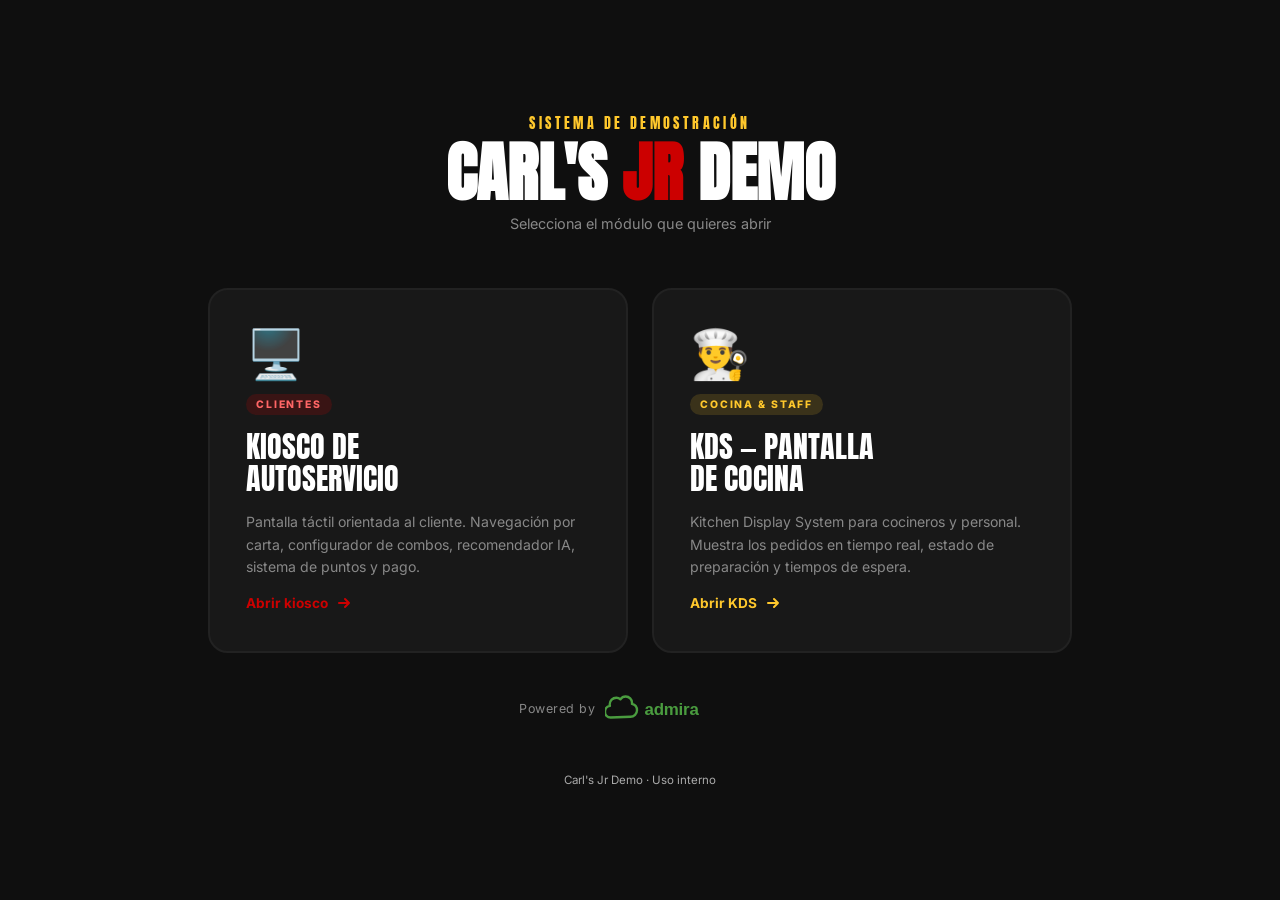
==== index.html @ e1d78a82 "style: mejorar nube del logo Admira con path SVG cerrado Co-Authored-By: Claude Sonnet 4.6 <noreply@" ====
<!doctype html>
<html lang="es">
<head>
  <meta charset="utf-8" />
  <meta name="viewport" content="width=device-width, initial-scale=1" />
  <title>Carl's Jr — Demo</title>
  <link rel="preconnect" href="https://fonts.googleapis.com" />
  <link rel="preconnect" href="https://fonts.gstatic.com" crossorigin />
  <link href="https://fonts.googleapis.com/css2?family=Anton&family=Inter:wght@400;600;700;800&display=swap" rel="stylesheet" />
  <style>
    *, *::before, *::after { box-sizing: border-box; margin: 0; padding: 0; }

    :root {
      --red: #CC0000;
      --yellow: #FFC82C;
      --black: #0F0F0F;
      --dark: #181818;
      --mid: #888;
      --font-head: 'Anton', sans-serif;
      --font: 'Inter', sans-serif;
    }

    body {
      font-family: var(--font);
      background: var(--black);
      color: #fff;
      min-height: 100vh;
      display: flex;
      flex-direction: column;
      align-items: center;
      justify-content: center;
      padding: 32px 20px;
    }

    .logo {
      width: 90px;
      margin-bottom: 20px;
      filter: drop-shadow(0 4px 16px rgba(204,0,0,.4));
    }

    .eyebrow {
      font-family: var(--font-head);
      font-size: .85rem;
      letter-spacing: .25em;
      color: var(--yellow);
      text-transform: uppercase;
      margin-bottom: 8px;
    }

    h1 {
      font-family: var(--font-head);
      font-size: clamp(2.4rem, 8vw, 4rem);
      text-transform: uppercase;
      text-align: center;
      line-height: 1;
      margin-bottom: 10px;
    }

    h1 span { color: var(--red); }

    .subtitle {
      color: var(--mid);
      font-size: .9rem;
      margin-bottom: 56px;
      text-align: center;
    }

    .cards {
      display: flex;
      gap: 24px;
      flex-wrap: wrap;
      justify-content: center;
      width: 100%;
      max-width: 900px;
    }

    .card {
      flex: 1 1 360px;
      max-width: 420px;
      background: var(--dark);
      border-radius: 20px;
      border: 2px solid #222;
      padding: 40px 36px;
      cursor: pointer;
      text-decoration: none;
      color: inherit;
      display: flex;
      flex-direction: column;
      align-items: flex-start;
      gap: 16px;
      transition: transform .2s, border-color .2s, box-shadow .2s;
      position: relative;
      overflow: hidden;
    }

    .card::before {
      content: '';
      position: absolute;
      inset: 0;
      opacity: 0;
      transition: opacity .3s;
      border-radius: 18px;
    }

    .card-kiosk::before { background: radial-gradient(circle at 30% 50%, rgba(204,0,0,.12), transparent 70%); }
    .card-kds::before   { background: radial-gradient(circle at 30% 50%, rgba(255,200,44,.08), transparent 70%); }

    .card:hover { transform: translateY(-4px); }
    .card-kiosk:hover { border-color: var(--red); box-shadow: 0 12px 40px rgba(204,0,0,.25); }
    .card-kds:hover   { border-color: var(--yellow); box-shadow: 0 12px 40px rgba(255,200,44,.18); }

    .card:hover::before { opacity: 1; }

    .card-icon {
      font-size: 3rem;
      line-height: 1;
    }

    .card-tag {
      font-size: .65rem;
      font-weight: 800;
      letter-spacing: .18em;
      text-transform: uppercase;
      padding: 4px 10px;
      border-radius: 100px;
    }

    .card-kiosk .card-tag { background: rgba(204,0,0,.18); color: #ff6666; }
    .card-kds .card-tag   { background: rgba(255,200,44,.15); color: var(--yellow); }

    .card-title {
      font-family: var(--font-head);
      font-size: 1.9rem;
      text-transform: uppercase;
      line-height: 1.05;
    }

    .card-desc {
      color: var(--mid);
      font-size: .88rem;
      line-height: 1.6;
    }

    .card-arrow {
      margin-top: auto;
      display: flex;
      align-items: center;
      gap: 8px;
      font-size: .85rem;
      font-weight: 700;
    }

    .card-kiosk .card-arrow { color: var(--red); }
    .card-kds .card-arrow   { color: var(--yellow); }

    .card-arrow svg { transition: transform .2s; }
    .card:hover .card-arrow svg { transform: translateX(5px); }

    .powered-by {
      display: flex; align-items: center; justify-content: center; gap: 10px;
      margin-top: 40px; margin-bottom: 0;
      font-size: .78rem; color: #888; letter-spacing: .04em;
    }
    .powered-by svg { display: block; }

    footer {
      margin-top: 48px;
      color: #aaa;
      font-size: .72rem;
      text-align: center;
    }
  </style>
</head>
<body>

  <img src="https://carlsjr.es/wp-content/uploads/2023/03/Carls-Jr-Logo-1.png" alt="Carl's Jr" class="logo" onerror="this.style.display='none'" />
  <p class="eyebrow">Sistema de demostración</p>
  <h1>Carl's <span>Jr</span> Demo</h1>
  <p class="subtitle">Selecciona el módulo que quieres abrir</p>

  <div class="cards">

    <a href="./kiosk.html" class="card card-kiosk">
      <div class="card-icon">🖥️</div>
      <span class="card-tag">Clientes</span>
      <div class="card-title">Kiosco de<br>Autoservicio</div>
      <p class="card-desc">
        Pantalla táctil orientada al cliente. Navegación por carta, configurador de combos, recomendador IA, sistema de puntos y pago.
      </p>
      <div class="card-arrow">
        Abrir kiosco
        <svg width="16" height="16" viewBox="0 0 16 16" fill="none">
          <path d="M3 8h10M9 4l4 4-4 4" stroke="currentColor" stroke-width="2" stroke-linecap="round" stroke-linejoin="round"/>
        </svg>
      </div>
    </a>

    <a href="./kds.html" class="card card-kds">
      <div class="card-icon">👨‍🍳</div>
      <span class="card-tag">Cocina & Staff</span>
      <div class="card-title">KDS — Pantalla<br>de Cocina</div>
      <p class="card-desc">
        Kitchen Display System para cocineros y personal. Muestra los pedidos en tiempo real, estado de preparación y tiempos de espera.
      </p>
      <div class="card-arrow">
        Abrir KDS
        <svg width="16" height="16" viewBox="0 0 16 16" fill="none">
          <path d="M3 8h10M9 4l4 4-4 4" stroke="currentColor" stroke-width="2" stroke-linecap="round" stroke-linejoin="round"/>
        </svg>
      </div>
    </a>

  </div>

  <p class="powered-by">
    <span>Powered by</span>
    <svg xmlns="http://www.w3.org/2000/svg" viewBox="0 0 330 68" height="32" aria-label="Admira">
      <!-- Cloud: single closed path tracing the Admira logo cloud shape -->
      <path d="
        M 12 52
        C 5 52 0 47 0 40
        C 0 33.5 4.5 28.5 10.5 27.5
        C 10.2 26.4 10 25.2 10 24
        C 10 16.3 16.3 10 24 10
        C 27.4 10 30.5 11.3 32.8 13.5
        C 35.2 9.8 39.4 7.5 44 7.5
        C 51.5 7.5 57.5 13.5 57.5 21
        C 57.5 21.7 57.4 22.3 57.3 23
        C 63.3 24.5 68 30 68 36.5
        C 68 44.2 61.7 50.5 54 50.5
        L 12 52 Z
      " fill="none" stroke="#4a9c3f" stroke-width="5" stroke-linejoin="round" stroke-linecap="round"/>
      <!-- Wordmark -->
      <text x="84" y="46" font-family="'Arial Black', Arial, Helvetica, sans-serif" font-weight="900" font-size="36" fill="#4a9c3f" letter-spacing="-0.5">admira</text>
    </svg>
  </p>

  <footer>Carl's Jr Demo · Uso interno</footer>

</body>
</html>
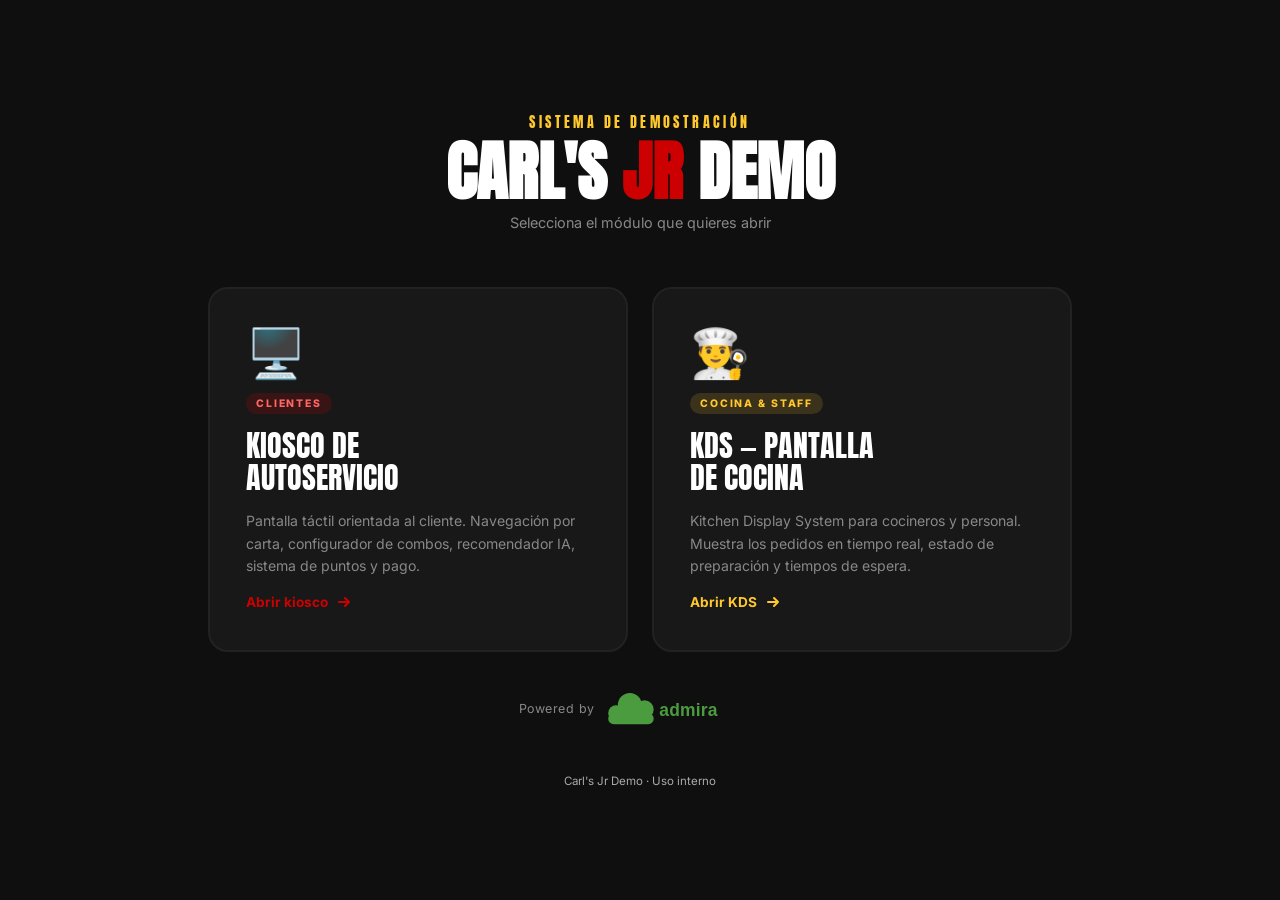
==== commit 9ba185a2: "style: nube Admira con 3 bumps circulares reales Co-Authored-By: Claude Sonnet 4.6 <noreply@anthropi" ====
--- a/index.html
+++ b/index.html
@@ -214,24 +214,14 @@
 
   <p class="powered-by">
     <span>Powered by</span>
-    <svg xmlns="http://www.w3.org/2000/svg" viewBox="0 0 330 68" height="32" aria-label="Admira">
-      <!-- Cloud: single closed path tracing the Admira logo cloud shape -->
-      <path d="
-        M 12 52
-        C 5 52 0 47 0 40
-        C 0 33.5 4.5 28.5 10.5 27.5
-        C 10.2 26.4 10 25.2 10 24
-        C 10 16.3 16.3 10 24 10
-        C 27.4 10 30.5 11.3 32.8 13.5
-        C 35.2 9.8 39.4 7.5 44 7.5
-        C 51.5 7.5 57.5 13.5 57.5 21
-        C 57.5 21.7 57.4 22.3 57.3 23
-        C 63.3 24.5 68 30 68 36.5
-        C 68 44.2 61.7 50.5 54 50.5
-        L 12 52 Z
-      " fill="none" stroke="#4a9c3f" stroke-width="5" stroke-linejoin="round" stroke-linecap="round"/>
+    <svg xmlns="http://www.w3.org/2000/svg" viewBox="0 0 340 74" height="34" aria-label="Admira">
+      <!-- Cloud: 3 circles + rounded base rect, all same fill = clean merged bumps -->
+      <circle cx="24" cy="46" r="17" fill="#4a9c3f"/>
+      <circle cx="54" cy="28" r="26" fill="#4a9c3f"/>
+      <circle cx="86" cy="38" r="20" fill="#4a9c3f"/>
+      <rect x="7" y="46" width="99" height="24" rx="12" fill="#4a9c3f"/>
       <!-- Wordmark -->
-      <text x="84" y="46" font-family="'Arial Black', Arial, Helvetica, sans-serif" font-weight="900" font-size="36" fill="#4a9c3f" letter-spacing="-0.5">admira</text>
+      <text x="118" y="52" font-family="'Trebuchet MS', Arial Rounded MT Bold, Arial, sans-serif" font-weight="700" font-size="38" fill="#4a9c3f">admira</text>
     </svg>
   </p>
 
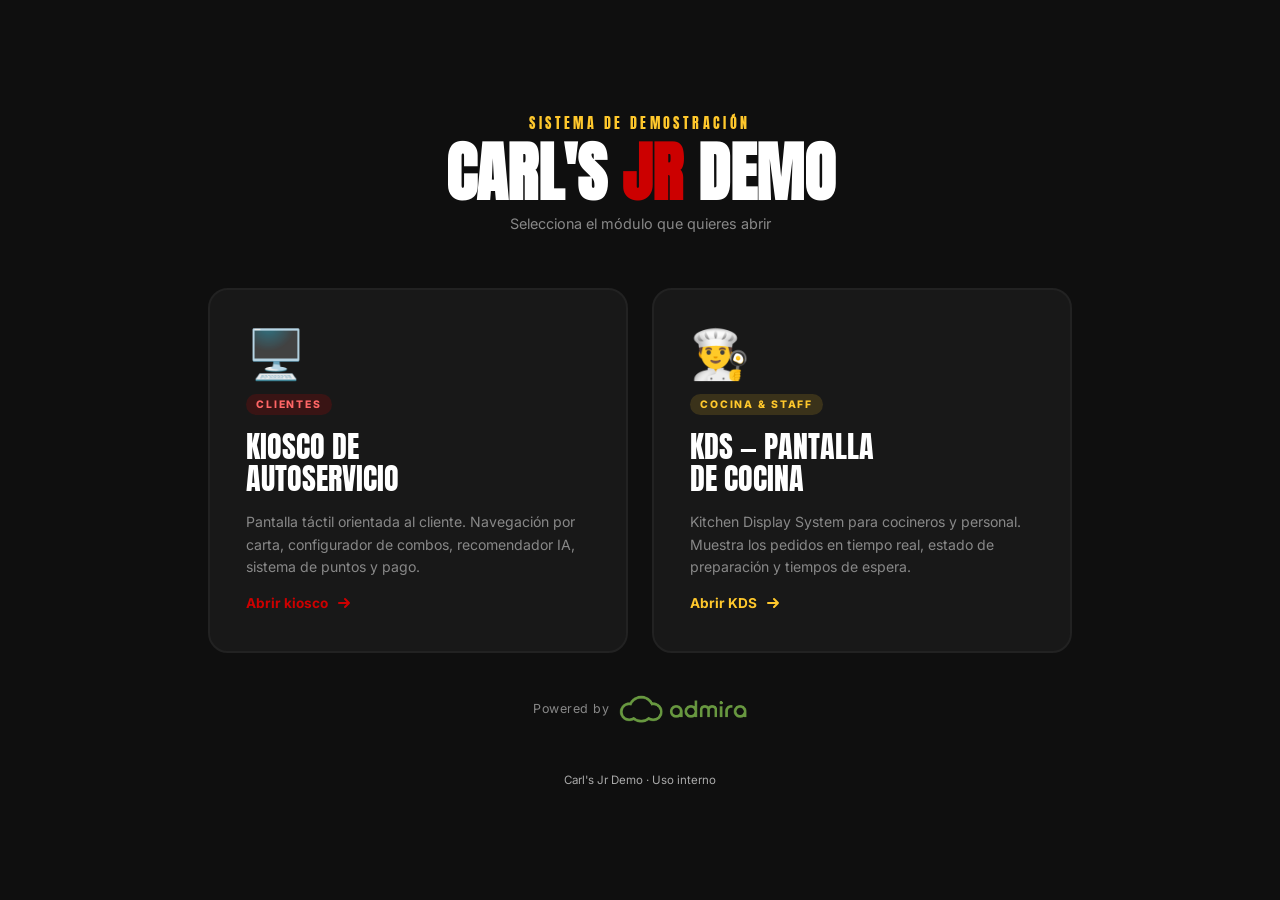
==== commit 8e9d3480: "style: logo Admira real en lugar de SVG inventado Co-Authored-By: Claude Sonnet 4.6 <noreply@anthrop" ====
--- a/index.html
+++ b/index.html
@@ -214,15 +214,7 @@
 
   <p class="powered-by">
     <span>Powered by</span>
-    <svg xmlns="http://www.w3.org/2000/svg" viewBox="0 0 340 74" height="34" aria-label="Admira">
-      <!-- Cloud: 3 circles + rounded base rect, all same fill = clean merged bumps -->
-      <circle cx="24" cy="46" r="17" fill="#4a9c3f"/>
-      <circle cx="54" cy="28" r="26" fill="#4a9c3f"/>
-      <circle cx="86" cy="38" r="20" fill="#4a9c3f"/>
-      <rect x="7" y="46" width="99" height="24" rx="12" fill="#4a9c3f"/>
-      <!-- Wordmark -->
-      <text x="118" y="52" font-family="'Trebuchet MS', Arial Rounded MT Bold, Arial, sans-serif" font-weight="700" font-size="38" fill="#4a9c3f">admira</text>
-    </svg>
+    <img src="./admira-logo.png" alt="Admira" height="32">
   </p>
 
   <footer>Carl's Jr Demo · Uso interno</footer>
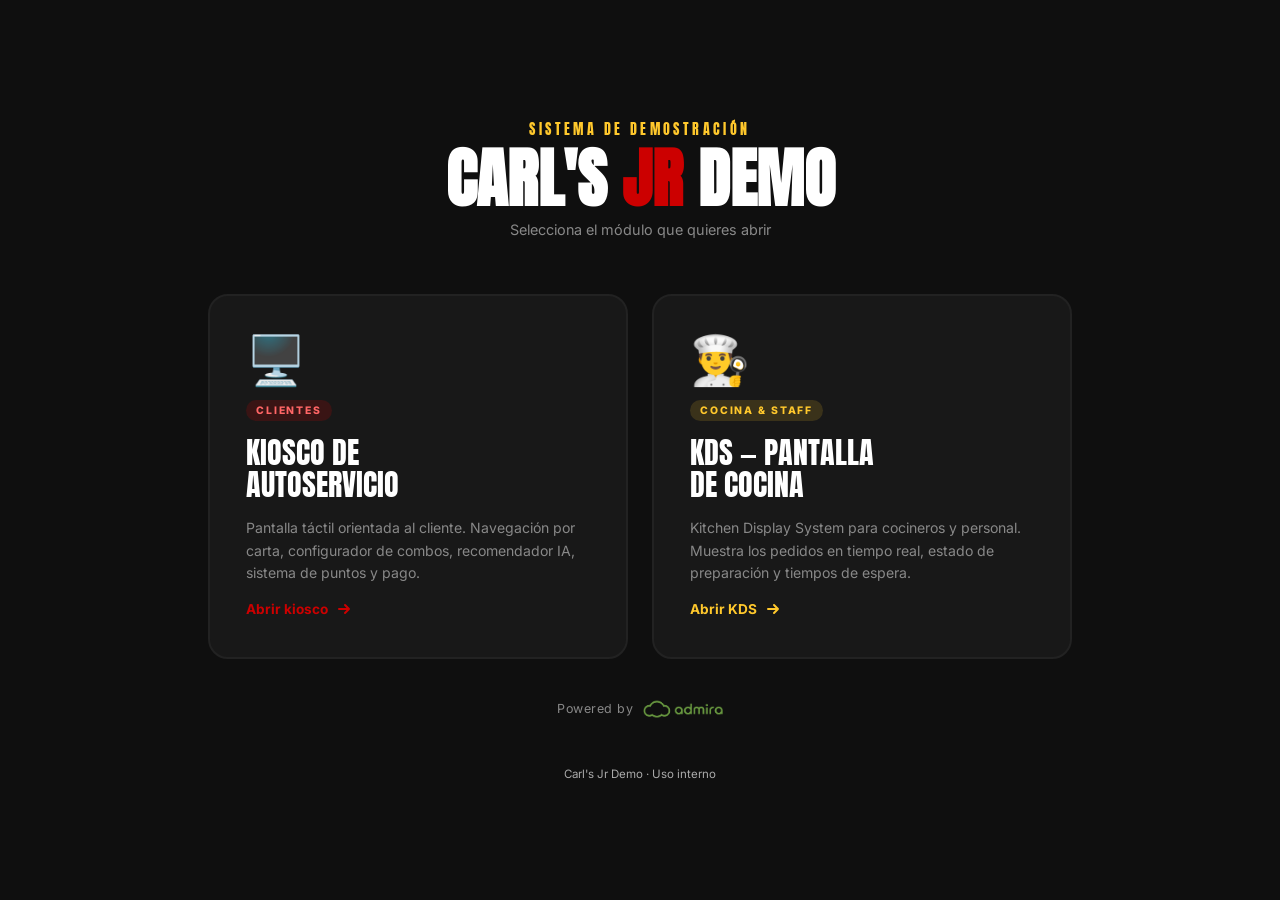
==== commit 7dd3d1bb: "style: logo Admira más pequeño (height 20px) Co-Authored-By: Claude Sonnet 4.6 <noreply@anthropic.co" ====
--- a/index.html
+++ b/index.html
@@ -214,7 +214,7 @@
 
   <p class="powered-by">
     <span>Powered by</span>
-    <img src="./admira-logo.png" alt="Admira" height="32">
+    <img src="./admira-logo.png" alt="Admira" height="20">
   </p>
 
   <footer>Carl's Jr Demo · Uso interno</footer>
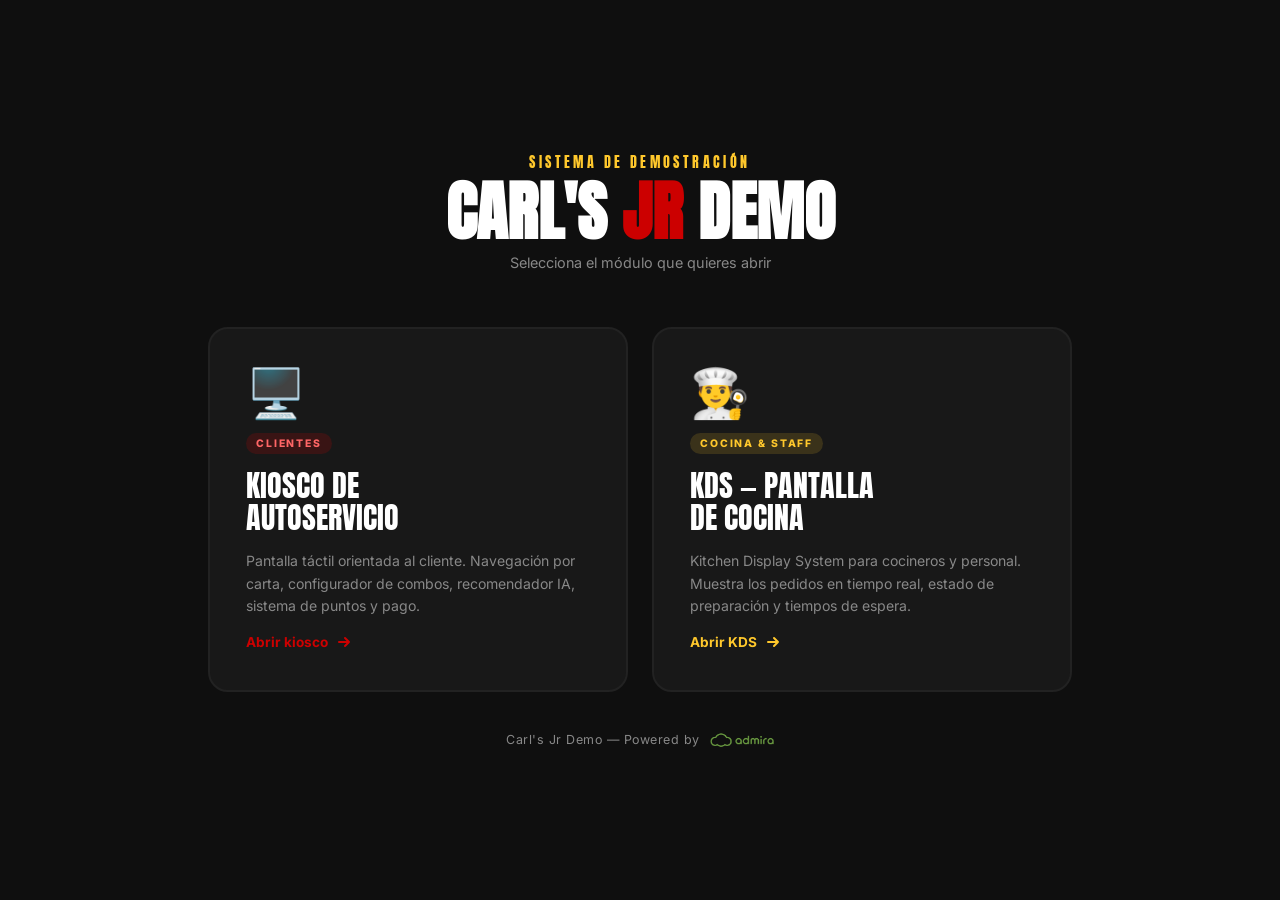
==== commit 6e0c52c8: "style: footer unificado 'Carl's Jr Demo - Powered by admira' Co-Authored-By: Claude Sonnet 4.6 <nore" ====
--- a/index.html
+++ b/index.html
@@ -212,12 +212,9 @@
 
   </div>
 
-  <p class="powered-by">
-    <span>Powered by</span>
-    <img src="./admira-logo.png" alt="Admira" height="20">
-  </p>
-
-  <footer>Carl's Jr Demo · Uso interno</footer>
+  <footer class="powered-by">
+    Carl's Jr Demo — Powered by <img src="./admira-logo.png" alt="admira" height="16">
+  </footer>
 
 </body>
 </html>
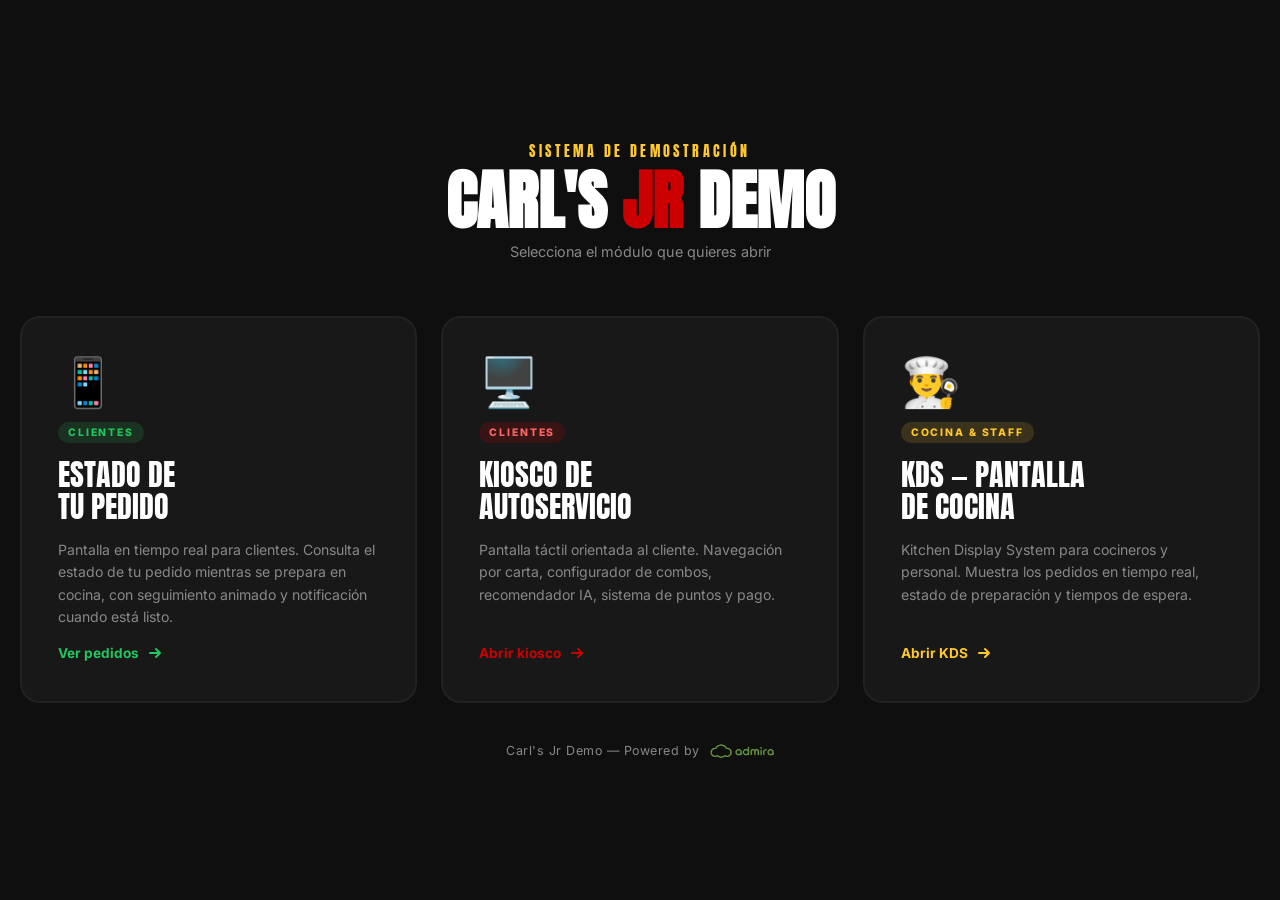
==== commit 4d7e0655: "feat: pantalla de estado de pedido para clientes (customer.html) Nueva tercera opción en el menú dem" ====
--- a/index.html
+++ b/index.html
@@ -71,12 +71,12 @@
       flex-wrap: wrap;
       justify-content: center;
       width: 100%;
-      max-width: 900px;
+      max-width: 1300px;
     }
 
     .card {
-      flex: 1 1 360px;
-      max-width: 420px;
+      flex: 1 1 300px;
+      max-width: 400px;
       background: var(--dark);
       border-radius: 20px;
       border: 2px solid #222;
@@ -102,12 +102,14 @@
       border-radius: 18px;
     }
 
-    .card-kiosk::before { background: radial-gradient(circle at 30% 50%, rgba(204,0,0,.12), transparent 70%); }
-    .card-kds::before   { background: radial-gradient(circle at 30% 50%, rgba(255,200,44,.08), transparent 70%); }
+    .card-kiosk::before    { background: radial-gradient(circle at 30% 50%, rgba(204,0,0,.12), transparent 70%); }
+    .card-kds::before      { background: radial-gradient(circle at 30% 50%, rgba(255,200,44,.08), transparent 70%); }
+    .card-customer::before { background: radial-gradient(circle at 30% 50%, rgba(34,197,94,.08), transparent 70%); }
 
     .card:hover { transform: translateY(-4px); }
-    .card-kiosk:hover { border-color: var(--red); box-shadow: 0 12px 40px rgba(204,0,0,.25); }
-    .card-kds:hover   { border-color: var(--yellow); box-shadow: 0 12px 40px rgba(255,200,44,.18); }
+    .card-kiosk:hover    { border-color: var(--red); box-shadow: 0 12px 40px rgba(204,0,0,.25); }
+    .card-kds:hover      { border-color: var(--yellow); box-shadow: 0 12px 40px rgba(255,200,44,.18); }
+    .card-customer:hover { border-color: #22c55e; box-shadow: 0 12px 40px rgba(34,197,94,.2); }
 
     .card:hover::before { opacity: 1; }
 
@@ -125,8 +127,9 @@
       border-radius: 100px;
     }
 
-    .card-kiosk .card-tag { background: rgba(204,0,0,.18); color: #ff6666; }
-    .card-kds .card-tag   { background: rgba(255,200,44,.15); color: var(--yellow); }
+    .card-kiosk .card-tag    { background: rgba(204,0,0,.18); color: #ff6666; }
+    .card-kds .card-tag      { background: rgba(255,200,44,.15); color: var(--yellow); }
+    .card-customer .card-tag { background: rgba(34,197,94,.15); color: #22c55e; }
 
     .card-title {
       font-family: var(--font-head);
@@ -150,8 +153,9 @@
       font-weight: 700;
     }
 
-    .card-kiosk .card-arrow { color: var(--red); }
-    .card-kds .card-arrow   { color: var(--yellow); }
+    .card-kiosk .card-arrow    { color: var(--red); }
+    .card-kds .card-arrow      { color: var(--yellow); }
+    .card-customer .card-arrow { color: #22c55e; }
 
     .card-arrow svg { transition: transform .2s; }
     .card:hover .card-arrow svg { transform: translateX(5px); }
@@ -179,6 +183,21 @@
   <p class="subtitle">Selecciona el módulo que quieres abrir</p>
 
   <div class="cards">
+
+    <a href="./customer.html" class="card card-customer">
+      <div class="card-icon">📱</div>
+      <span class="card-tag">Clientes</span>
+      <div class="card-title">Estado de<br>tu pedido</div>
+      <p class="card-desc">
+        Pantalla en tiempo real para clientes. Consulta el estado de tu pedido mientras se prepara en cocina, con seguimiento animado y notificación cuando está listo.
+      </p>
+      <div class="card-arrow">
+        Ver pedidos
+        <svg width="16" height="16" viewBox="0 0 16 16" fill="none">
+          <path d="M3 8h10M9 4l4 4-4 4" stroke="currentColor" stroke-width="2" stroke-linecap="round" stroke-linejoin="round"/>
+        </svg>
+      </div>
+    </a>
 
     <a href="./kiosk.html" class="card card-kiosk">
       <div class="card-icon">🖥️</div>
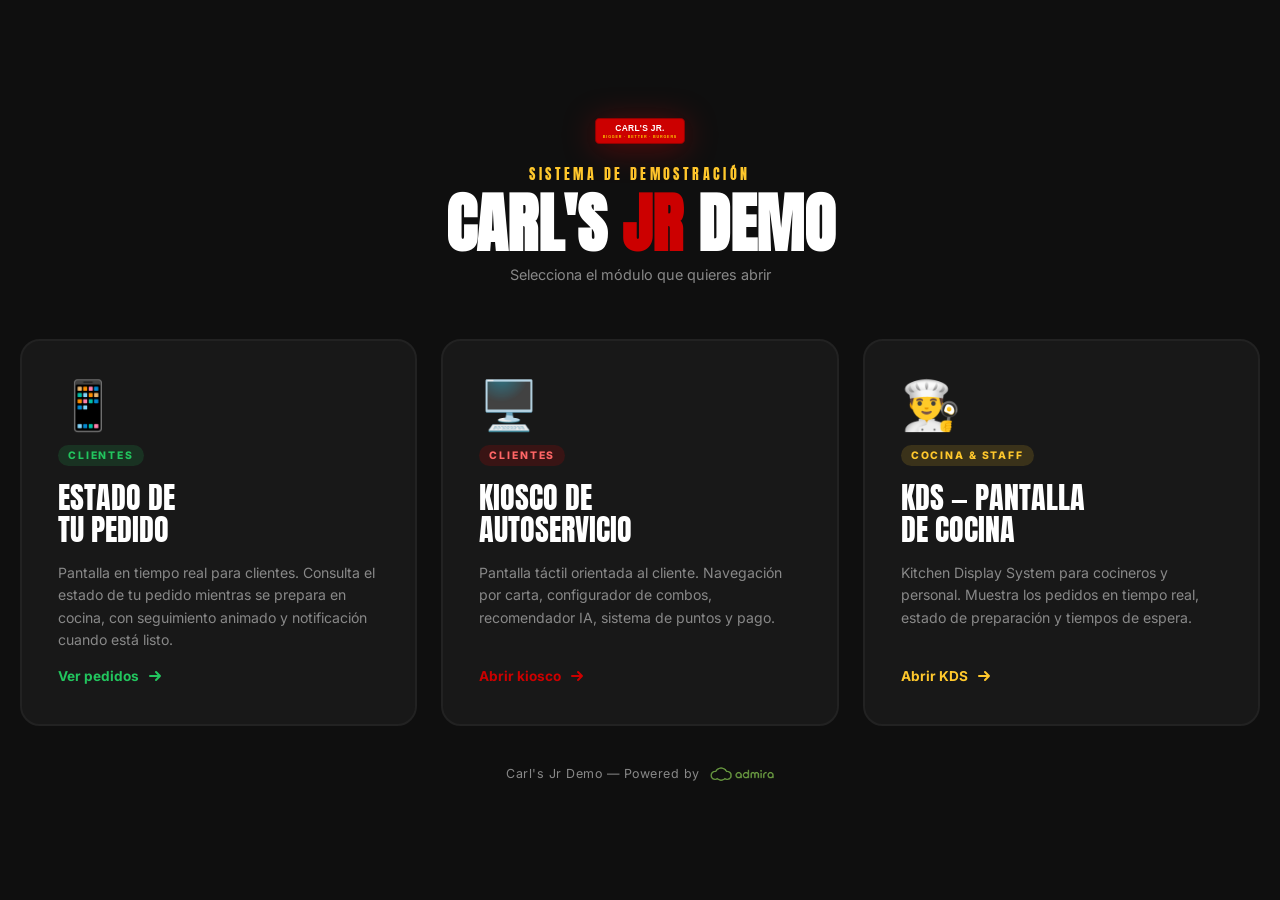
==== commit 31082836: "fix: corrige 17 incidencias visuales y funcionales del reporte Admira Visuales: - Logo Carl's Jr rot" ====
--- a/index.html
+++ b/index.html
@@ -177,7 +177,7 @@
 </head>
 <body>
 
-  <img src="https://carlsjr.es/wp-content/uploads/2023/03/Carls-Jr-Logo-1.png" alt="Carl's Jr" class="logo" onerror="this.style.display='none'" />
+  <img src="./logo-carlsjr.svg" alt="Carl's Jr" class="logo" onerror="this.style.display='none'" />
   <p class="eyebrow">Sistema de demostración</p>
   <h1>Carl's <span>Jr</span> Demo</h1>
   <p class="subtitle">Selecciona el módulo que quieres abrir</p>
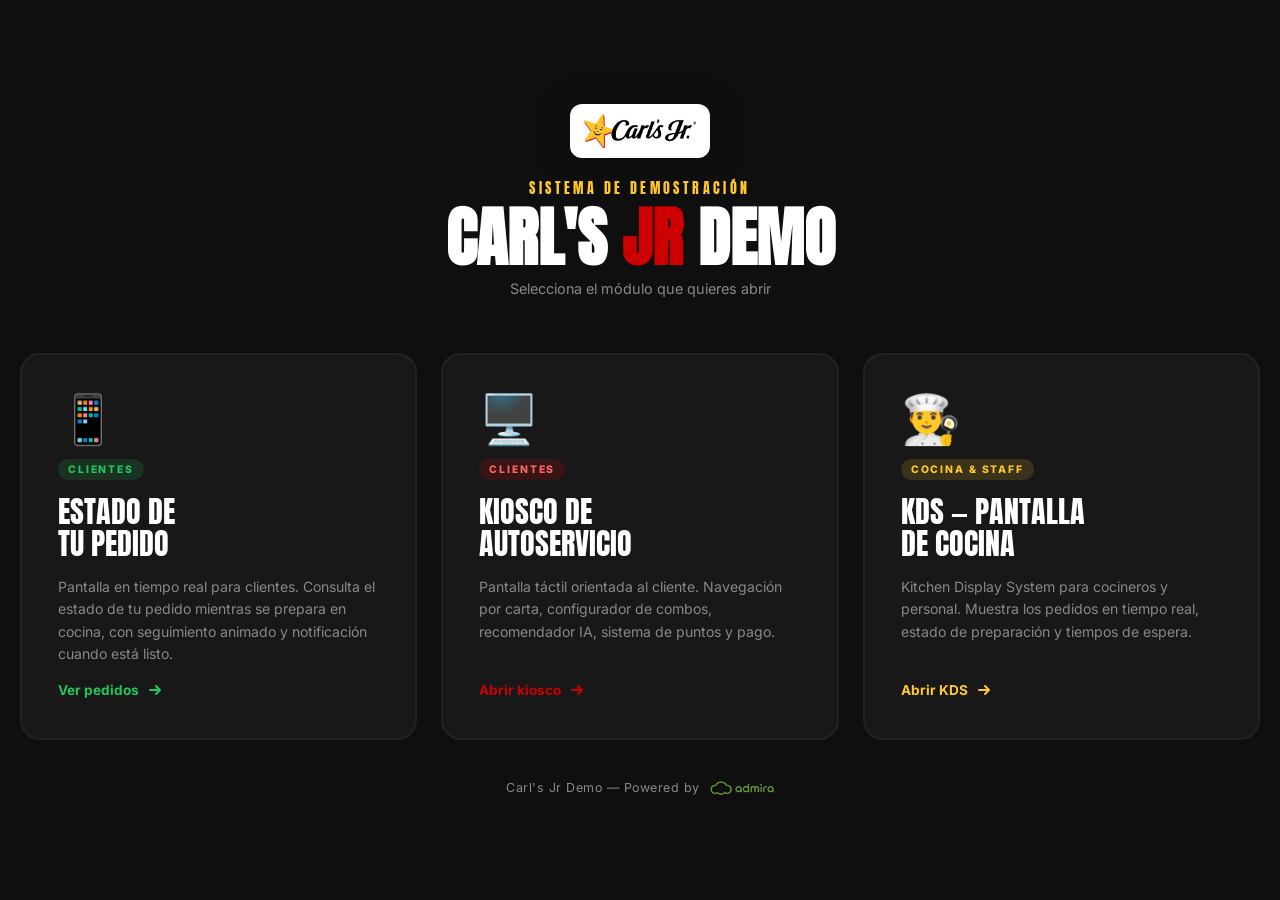
==== commit 801fcf65: "fix: logo real, iconos de pago, wizard y bug de Stripe - Sustituye logo SVG placeholder por el logo " ====
--- a/index.html
+++ b/index.html
@@ -33,9 +33,12 @@
     }
 
     .logo {
-      width: 90px;
+      width: 140px;
       margin-bottom: 20px;
-      filter: drop-shadow(0 4px 16px rgba(204,0,0,.4));
+      background: #fff;
+      border-radius: 12px;
+      padding: 10px 14px;
+      filter: drop-shadow(0 4px 16px rgba(0,0,0,.3));
     }
 
     .eyebrow {
@@ -177,7 +180,7 @@
 </head>
 <body>
 
-  <img src="./logo-carlsjr.svg" alt="Carl's Jr" class="logo" onerror="this.style.display='none'" />
+  <img src="./logo-carlsjr.png" alt="Carl's Jr" class="logo" onerror="this.style.display='none'" />
   <p class="eyebrow">Sistema de demostración</p>
   <h1>Carl's <span>Jr</span> Demo</h1>
   <p class="subtitle">Selecciona el módulo que quieres abrir</p>
